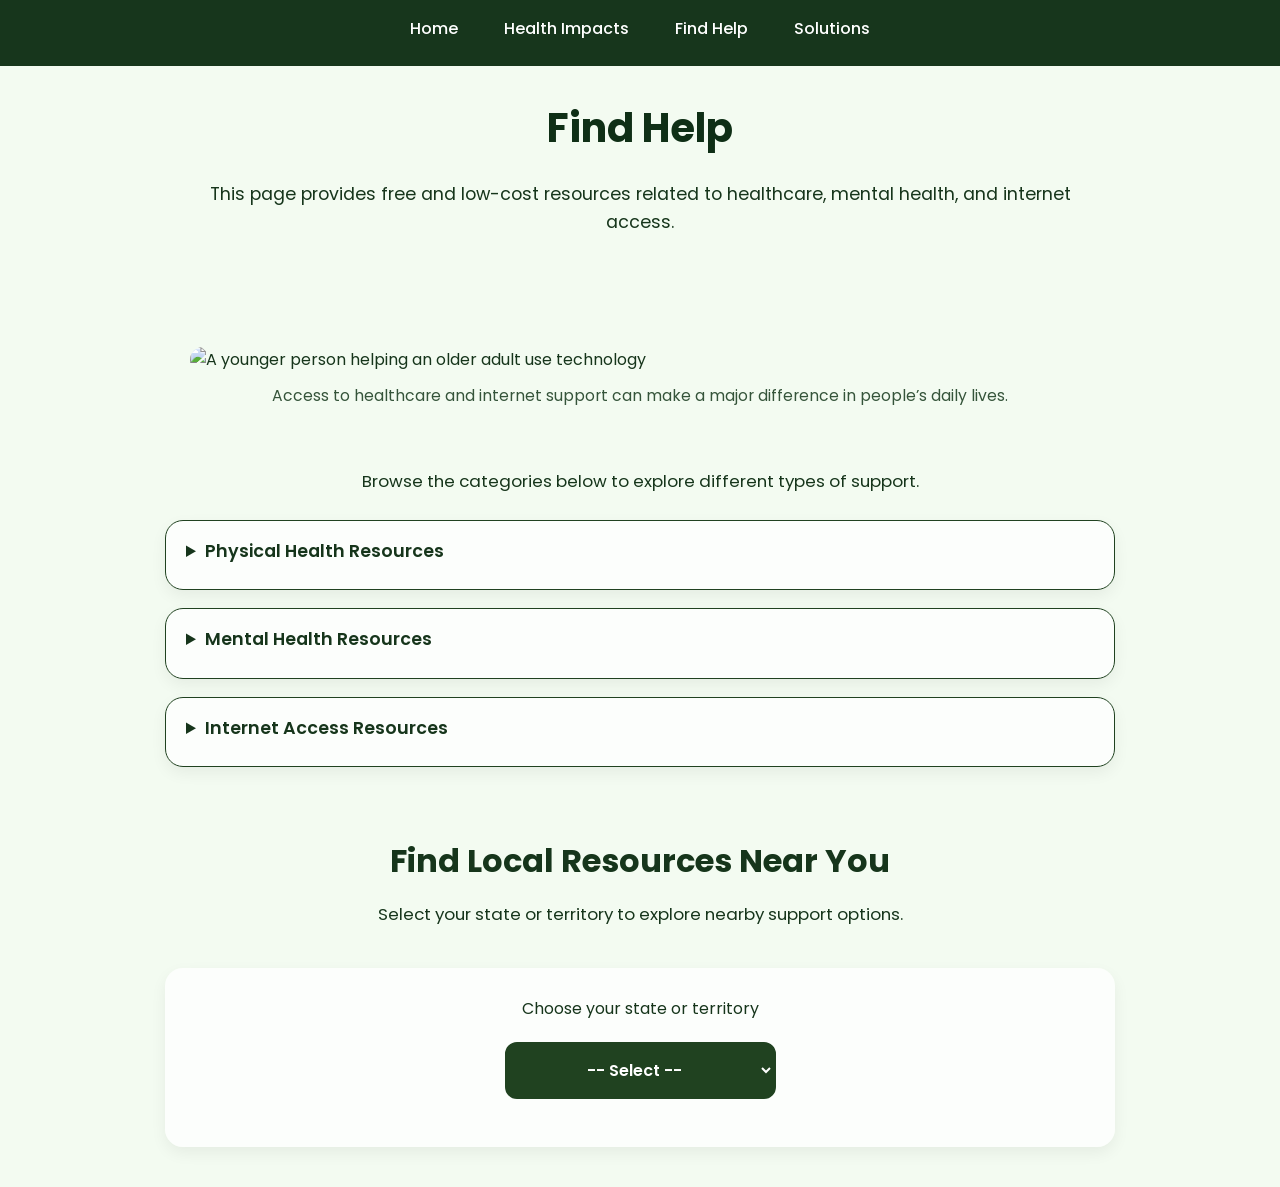
==== findhelp.html @ 6012ad6e "Create findhelp.html" ====
<!DOCTYPE html>
<html lang="en">

<head>
    <meta charset="UTF-8">
    <meta name="viewport" content="width=device-width, initial-scale=1.0">
    <link rel="preconnect" href="https://fonts.googleapis.com">
    <link rel="preconnect" href="https://fonts.gstatic.com" crossorigin>
    <link href="https://fonts.googleapis.com/css2?family=Poppins:wght@400;500;600;700&display=swap" rel="stylesheet">
    <link href="style.css" rel="stylesheet">
    <title>The Digital Divide - Find Help</title>
</head>

<body>
    <!-- NAVIGATION -->
    <nav class="navigation_links">
        <ul>
            <li><a href="home.html">Home</a></li>
            <li><a href="healthimpacts.html">Health Impacts</a></li>
            <li><a href="findhelp.html">Find Help</a></li>
            <li><a href="solutions.html">Solutions</a></li>
        </ul>
    </nav>

    <h1>Find Help</h1>

    <p class="find-help-intro">
    This page provides free and low-cost resources related to healthcare, mental health, and internet access.
</p>

    <br>
    <br>

    <img src="teaching_others_tech.jpg" alt="A younger person helping an older adult use technology" class="find-help-image">

<p class="image-caption">
    Access to healthcare and internet support can make a major difference in people’s daily lives.
</p>
    <br>
    <p class="resources-intro">
    Browse the categories below to explore different types of support.
</p>

    <div class="finding_help_sections">
        <details>
            <summary>Physical Health Resources</summary>
            <ul>
                <li>Free or low-cost clinics in your area</li>
                <li>Community health centers</li>
                <li>Local hospitals with financial assistance</li>
            </ul>
        </details>

        <details>
            <summary>Mental Health Resources</summary>
            <ul class="square">
                <li>988 Suicide & Crisis Lifeline</li>
                <li>Online therapy services</li>
                <li>School counselors and community programs</li>
            </ul>
        </details>

        <details>
            <summary>Internet Access Resources</summary>
            <ul class="circle">
                <li>Public libraries with free Wi-Fi</li>
                <li>Low-cost internet programs</li>
                <li>Community centers with computer access</li>
            </ul>
        </details>
    </div>

    <br>

<h2>Find Local Resources Near You</h2>
<p class="resources-intro">Select your state or territory to explore nearby support options.</p>

    <div class="state-picker">
        <label for="stateSelect">Choose your state or territory</label>
        <select id="stateSelect" class="tool">
            <option value="">-- Select --</option>
        </select>
    </div>

    <div id="resourceResults" class="resource-results"></div>

    <script>
        const states = [
            "Alabama", "Alaska", "American Samoa", "Arizona", "Arkansas", "California", "Colorado", "Connecticut",
            "Delaware", "District of Columbia", "Florida", "Georgia", "Guam", "Hawaii", "Idaho", "Illinois",
            "Indiana", "Iowa", "Kansas", "Kentucky", "Louisiana", "Maine", "Maryland", "Massachusetts",
            "Michigan", "Minnesota", "Mississippi", "Missouri", "Montana", "Nebraska", "Nevada",
            "New Hampshire", "New Jersey", "New Mexico", "New York", "North Carolina", "North Dakota",
            "Northern Mariana Islands", "Ohio", "Oklahoma", "Oregon", "Pennsylvania", "Puerto Rico",
            "Rhode Island", "South Carolina", "South Dakota", "Tennessee", "Texas", "U.S. Virgin Islands",
            "Utah", "Vermont", "Virginia", "Washington", "West Virginia", "Wisconsin", "Wyoming"
        ];

        const stateLibraryNames = {
            "Alabama": "Alabama Public Library Service",
            "Alaska": "Alaska State Library",
            "American Samoa": "American Samoa Territorial Library",
            "Arizona": "Arizona State Library, Archives and Public Records",
            "Arkansas": "Arkansas State Library",
            "California": "California State Library",
            "Colorado": "Colorado State Library",
            "Connecticut": "Connecticut State Library",
            "Delaware": "Delaware Libraries",
            "District of Columbia": "District of Columbia Public Library",
            "Florida": "Florida Division of Library and Information Services",
            "Georgia": "Georgia Public Library Service",
            "Guam": "Guam Public Library System",
            "Hawaii": "Hawaii State Public Library System",
            "Idaho": "Idaho Commission for Libraries",
            "Illinois": "Illinois State Library",
            "Indiana": "Indiana State Library",
            "Iowa": "State Library of Iowa",
            "Kansas": "State Library of Kansas",
            "Kentucky": "Kentucky Department for Libraries and Archives",
            "Louisiana": "State Library of Louisiana",
            "Maine": "Maine State Library",
            "Maryland": "Maryland State Library Agency",
            "Massachusetts": "Massachusetts Board of Library Commissioners",
            "Michigan": "Library of Michigan",
            "Minnesota": "Minnesota Department of Education Library Services",
            "Mississippi": "Mississippi Library Commission",
            "Missouri": "Missouri State Library",
            "Montana": "Montana State Library",
            "Nebraska": "Nebraska Library Commission",
            "Nevada": "Nevada State Library, Archives and Public Records",
            "New Hampshire": "New Hampshire State Library",
            "New Jersey": "New Jersey State Library",
            "New Mexico": "New Mexico State Library",
            "New York": "New York State Library",
            "North Carolina": "State Library of North Carolina",
            "North Dakota": "North Dakota State Library",
            "Northern Mariana Islands": "Joeten-Kiyu Public Library",
            "Ohio": "State Library of Ohio",
            "Oklahoma": "Oklahoma Department of Libraries",
            "Oregon": "State Library of Oregon",
            "Pennsylvania": "Office of Commonwealth Libraries",
            "Puerto Rico": "Puerto Rico library resources",
            "Rhode Island": "Office of Library and Information Services",
            "South Carolina": "South Carolina State Library",
            "South Dakota": "South Dakota State Library",
            "Tennessee": "Tennessee State Library and Archives",
            "Texas": "Texas State Library and Archives Commission",
            "U.S. Virgin Islands": "U.S. Virgin Islands library resources",
            "Utah": "Utah State Library Division",
            "Vermont": "Vermont Department of Libraries",
            "Virginia": "Library of Virginia",
            "Washington": "Washington State Library",
            "West Virginia": "West Virginia Library Commission",
            "Wisconsin": "Wisconsin Department of Public Instruction Library Services",
            "Wyoming": "Wyoming State Library"
        };

        const select = document.getElementById("stateSelect");
        const results = document.getElementById("resourceResults");

        states.forEach(state => {
            const option = document.createElement("option");
            option.value = state;
            option.textContent = state;
            select.appendChild(option);
        });

        function makeGoogleSearchUrl(query) {
            return `https://www.google.com/search?q=${encodeURIComponent(query)}`;
        }

        function makeGoogleMapsUrl(query) {
            return `https://www.google.com/maps/search/${encodeURIComponent(query)}`;
        }

        select.addEventListener("change", function () {
            const state = this.value;

            if (!state) {
                results.innerHTML = "";
                return;
            }

            const libraryAgency = stateLibraryNames[state] || `${state} state library`;
            const libraryAgencySearch = makeGoogleSearchUrl(`${libraryAgency} official site`);
            const publicLibrariesMap = makeGoogleMapsUrl(`public libraries in ${state}`);
            const wifiMap = makeGoogleMapsUrl(`free wifi libraries and community centers in ${state}`);
            const communityHelpSearch = makeGoogleSearchUrl(`211 community help ${state}`);
            const digitalInclusionSearch = makeGoogleSearchUrl(`digital inclusion programs ${state}`);
            const lowCostInternetSearch = makeGoogleSearchUrl(`low cost internet programs ${state}`);
            const healthCenterSearch = makeGoogleSearchUrl(`community health centers in ${state}`);
            const mentalHealthSearch = makeGoogleSearchUrl(`mental health resources in ${state}`);

            results.innerHTML = `
                <div class="resource-card">
                    <h3>${state} Resource Hub</h3>
                    <ul>
                        <li><a href="${libraryAgencySearch}" target="_blank">Official statewide library agency</a></li>
                        <li><a href="${publicLibrariesMap}" target="_blank">Find public libraries near you</a></li>
                        <li><a href="${wifiMap}" target="_blank">Find places with free Wi-Fi</a></li>
                    </ul>
                </div>

                <div class="resource-card">
                    <h3>Community and Internet Help</h3>
                    <ul>
                        <li><a href="${communityHelpSearch}" target="_blank">Find local 211 and community help</a></li>
                        <li><a href="${digitalInclusionSearch}" target="_blank">Find digital inclusion programs</a></li>
                        <li><a href="${lowCostInternetSearch}" target="_blank">Find low-cost internet programs</a></li>
                    </ul>
                </div>

                <div class="resource-card">
                    <h3>Health and Mental Health</h3>
                    <ul>
                        <li><a href="${healthCenterSearch}" target="_blank">Find community health centers</a></li>
                        <li><a href="${mentalHealthSearch}" target="_blank">Find mental health resources</a></li>
                    </ul>
                </div>
            `;
        });
    </script>
</body>

</html>
---- style.css ----
body {
    background-color: #f3fbf1;
    color: #16351b;
    margin: 0;
    line-height: 1.6;
}

h1 {
    text-align: center;
    color: #0f2f16;
    font-size: 2.5rem;
    margin-top: 30px;
    margin-bottom: 20px;
}
::selection {
    background-color: #b7dfb0;
    color: #102814;
}

* {
    font-family: "Poppins", Arial, sans-serif;
    box-sizing: border-box;
}

.navigation_links ul {
    list-style-type: none;
    background-color: #17361c;
    padding: 0;
    margin: 0;
    display: flex;
    justify-content: center;
    align-items: center;
    gap: 10px;
    width: 100%;
}

.navigation_links a {
    display: block;
    color: white;
    text-decoration: none;
    text-align: center;
    padding: 16px 18px;
    font-size: 1rem;
    font-weight: 500;
    transition: background-color 0.25s ease, color 0.25s ease;
}
.navigation_links a:hover {
    background-color: #2f6a38;
    color: #f3fbf1;
}

.navigation_links li {
    padding: 0;
}

hr {
    border: none;
    border-top: 2px solid #204220;
    width: 92%;
    margin: 30px auto;
}

h2 {
    text-align: center;
    color: #16351b;
    font-size: 2rem;
    margin-top: 25px;
    margin-bottom: 15px;
}

h3 {
    text-align: center;
    color: #204220;
    font-size: 1.4rem;
    margin-top: 20px;
    margin-bottom: 10px;
}

li {
    list-style-position: outside;
    margin-bottom: 8px;
}

a {
    text-decoration: none;
    color: #204220;
    font-size: 1rem;
}

button {
    border-radius: 10px;
    border: none;
    min-width: 160px;
    height: 52px;
    background-color: #204220;
    color: white;
    display: block;
    margin: 20px auto;
    font-size: 1rem;
    font-weight: 600;
    cursor: pointer;
    letter-spacing: 0.5px;
}
  
button:hover {
    background-color: #2f6a38;
    transform: translateY(-2px);
}
.finding_help {
    display: flex;
    justify-content: center;
    align-items: center;
}

.square {
    list-style-type: square;
}

.circle {
    list-style-type: circle;
}

li::marker {
    color: #204220;
}

.tool {
    display: block;
    padding: 14px 20px;
    border-radius: 12px;
    border: 2px solid #204220;
    background-color: #204220;
    text-align: center;
    color: white;
    margin: 20px auto;
    font-size: 1rem;
    font-weight: 600;
    min-width: 260px;
    max-width: 320px;
    transition: background-color 0.25s ease, transform 0.2s ease;
}
.tool:hover {
    background-color: #2f6a38;
    transform: translateY(-2px);
}
.image {
    height: 250px;
    width: 250px;
    display: block;
    margin: 25px auto;
    border-radius: 14px;
}

.stressed {
    max-width: 700px;
    width: 90%;
    height: auto;
    display: block;
    margin: 25px auto;
    border-radius: 14px;
}
details ul {
  display: inline-block;   /* centers the whole list block */
  text-align: left;        /* aligns bullets + text properly */
  padding-left: 1.5rem;    /* proper bullet spacing */
  margin: 10px auto 20px auto;
}

details li {
  margin: 6px 0;
}

details {
  width: min(700px, 90%);
  margin: 16px auto;
  text-align: left;
  background-color: rgba(255, 255, 255, 0.65);
  border: 1px solid #bdd9bf;
  border-radius: 12px;
  padding: 12px 16px;
}

/* Style the dropdown headers */
details summary {
  cursor: pointer;
  font-weight: 600;
  font-size: 1.1rem;
  margin-bottom: 8px;
  color: #16351b;
}
.state-picker {
    text-align: center;
    margin-top: 20px;
    margin-bottom: 20px;
}

.state-picker {
    text-align: center;
    margin: 30px auto;
    padding: 20px;
    background-color: rgba(255, 255, 255, 0.5);
    border-radius: 14px;
    max-width: 700px;
}

.resource-results {
    max-width: 800px;
    margin: 30px auto;
    text-align: left;
}


.resource-card {
    background-color: rgba(255, 255, 255, 0.78);
    border: 1.5px solid #204220;
    border-radius: 16px;
    padding: 22px;
    margin-bottom: 22px;
    box-shadow: 0 4px 12px rgba(0, 0, 0, 0.08);
}

.resource-card h3 {
    text-align: center;
    color: #204220;
    margin-bottom: 15px;
}

.resource-card ul {
    padding-left: 25px;
    margin: 0;
}

.resource-card li {
    margin-bottom: 10px;
    list-style-position: outside;
}

.resource-card a {
    color: #204220;
    text-decoration: underline;
    display: inline;
    font-size: 1rem;
}

.resource-card a:hover {
    color: #000;
}
p {
    max-width: 1000px;
    margin: 0 auto 18px auto;
    padding: 0 18px;
    font-size: 1.05rem;
}

ul, ol {
    max-width: 1000px;
    margin: 0 auto 20px auto;
    padding-left: 40px;
}

img {
    max-width: 100%;
}
.navigation_links {
    width: 100%;
}
html, body {
    margin: 0;
    padding: 0;
    width: 100%;
    overflow-x: hidden;
}

.navigation_links {
    width: 100vw;
    margin: 0;
    padding: 0;
}

.navigation_links ul {
    list-style-type: none;
    background-color: #17361c;
    margin: 0;
    padding: 0;
    width: 100vw;
    min-width: 100vw;
    display: flex;
    justify-content: center;
    align-items: center;
    gap: 10px;
}

.navigation_links li {
    padding: 0;
}

.navigation_links a {
    display: block;
    color: white;
    text-decoration: none;
    text-align: center;
    padding: 16px 18px;
    font-size: 1rem;
    font-weight: 500;
}
 .cta-button {
    display: block;
    width: fit-content;
    margin: 20px auto;
    padding: 14px 28px;

    background-color: #204220;
    color: white;

    text-decoration: none;
    text-align: center;
    font-size: 1rem;
    font-weight: 600;

    border-radius: 10px;

    transition: background-color 0.25s ease, transform 0.2s ease;
}

.cta-button:hover {
    background-color: #2f6a38;
    color: white;
    transform: translateY(-2px);
}
.solutions-container {
    max-width: 1000px;
    margin: 30px auto;
    padding: 0 20px;
}

.solution-card {
    background-color: rgba(255, 255, 255, 0.8);
    border: 1.5px solid #204220;
    border-radius: 16px;
    padding: 20px;
    margin-bottom: 25px;
    text-align: left;
    box-shadow: 0 4px 10px rgba(0,0,0,0.08);
}

.solution-card h3 {
    text-align: left;
    color: #204220;
    margin-bottom: 10px;
}

.solution-card p {
    margin-bottom: 12px;
}

.solution-card ul {
    padding-left: 20px;
}

.solution-card li {
    margin-bottom: 8px;
}
.page-intro {
    max-width: 950px;
    margin: 0 auto 30px auto;
    text-align: center;
    font-size: 1.1rem;
    padding: 0 20px;
}

.impact-section {
    max-width: 950px;
    margin: 0 auto 30px auto;
    padding: 0 20px;
}

.impact-explainer {
    text-align: center;
    font-size: 1.05rem;
}

.impact-grid {
    max-width: 1100px;
    margin: 40px auto;
    padding: 0 20px;
    display: grid;
    grid-template-columns: repeat(2, minmax(280px, 1fr));
    gap: 24px;
}

.impact-card {
    background-color: rgba(255, 255, 255, 0.82);
    border: 1.5px solid #204220;
    border-radius: 18px;
    padding: 22px;
    text-align: left;
    box-shadow: 0 6px 16px rgba(0, 0, 0, 0.08);
}

.impact-card h3 {
    text-align: left;
    color: #204220;
    margin-top: 0;
    margin-bottom: 10px;
    font-size: 1.3rem;
}

.impact-card p {
    margin: 0;
    padding: 0;
    max-width: none;
    font-size: 1rem;
}

@media (max-width: 768px) {
    .impact-grid {
        grid-template-columns: 1fr;
    }
}
.find-help-intro {
    max-width: 950px;
    margin: 0 auto 30px auto;
    text-align: center;
    font-size: 1.1rem;
    padding: 0 20px;
}

.find-help-image {
    max-width: 900px;
    width: 85%;
    height: auto;
    display: block;
    margin: 30px auto 10px auto;
    border-radius: 18px;
}

.image-caption {
    text-align: center;
    font-size: 0.98rem;
    color: #35543a;
    margin-bottom: 35px;
    padding: 0 20px;
}

.resources-intro {
    text-align: center;
    max-width: 850px;
    margin: 0 auto 25px auto;
    padding: 0 20px;
}

details {
    width: min(950px, 90%);
    margin: 18px auto;
    text-align: left;
    background-color: rgba(255, 255, 255, 0.78);
    border: 1.5px solid #204220;
    border-radius: 18px;
    padding: 16px 20px;
    box-shadow: 0 6px 16px rgba(0, 0, 0, 0.06);
}

.state-picker {
    text-align: center;
    margin: 40px auto;
    padding: 28px 20px;
    background-color: rgba(255, 255, 255, 0.78);
    border-radius: 18px;
    max-width: 950px;
    box-shadow: 0 6px 16px rgba(0, 0, 0, 0.06);
}
.home-intro {
    max-width: 900px;
    margin: 0 auto 20px auto;
    text-align: center;
    font-size: 1.2rem;
}

.home-explainer {
    max-width: 850px;
    margin: 0 auto 30px auto;
    text-align: center;
    font-size: 1.05rem;
}

.home-grid {
    max-width: 1100px;
    margin: 40px auto;
    padding: 0 20px;
    display: grid;
    grid-template-columns: repeat(2, minmax(280px, 1fr));
    gap: 24px;
}

.home-card {
    background-color: rgba(255, 255, 255, 0.82);
    border: 1.5px solid #204220;
    border-radius: 18px;
    padding: 22px;
    text-align: left;
    box-shadow: 0 6px 16px rgba(0, 0, 0, 0.08);
}

.home-card h3 {
    margin-top: 0;
    color: #204220;
}

.cta-text {
    text-align: center;
    max-width: 700px;
    margin: 10px auto 20px auto;
}

@media (max-width: 768px) {
    .home-grid {
        grid-template-columns: 1fr;
    }
}
.home-stat {
    max-width: 850px;
    margin: 10px auto 20px auto;
    text-align: center;
    font-size: 1.05rem;
    font-weight: 700;
    color: #204220;
}
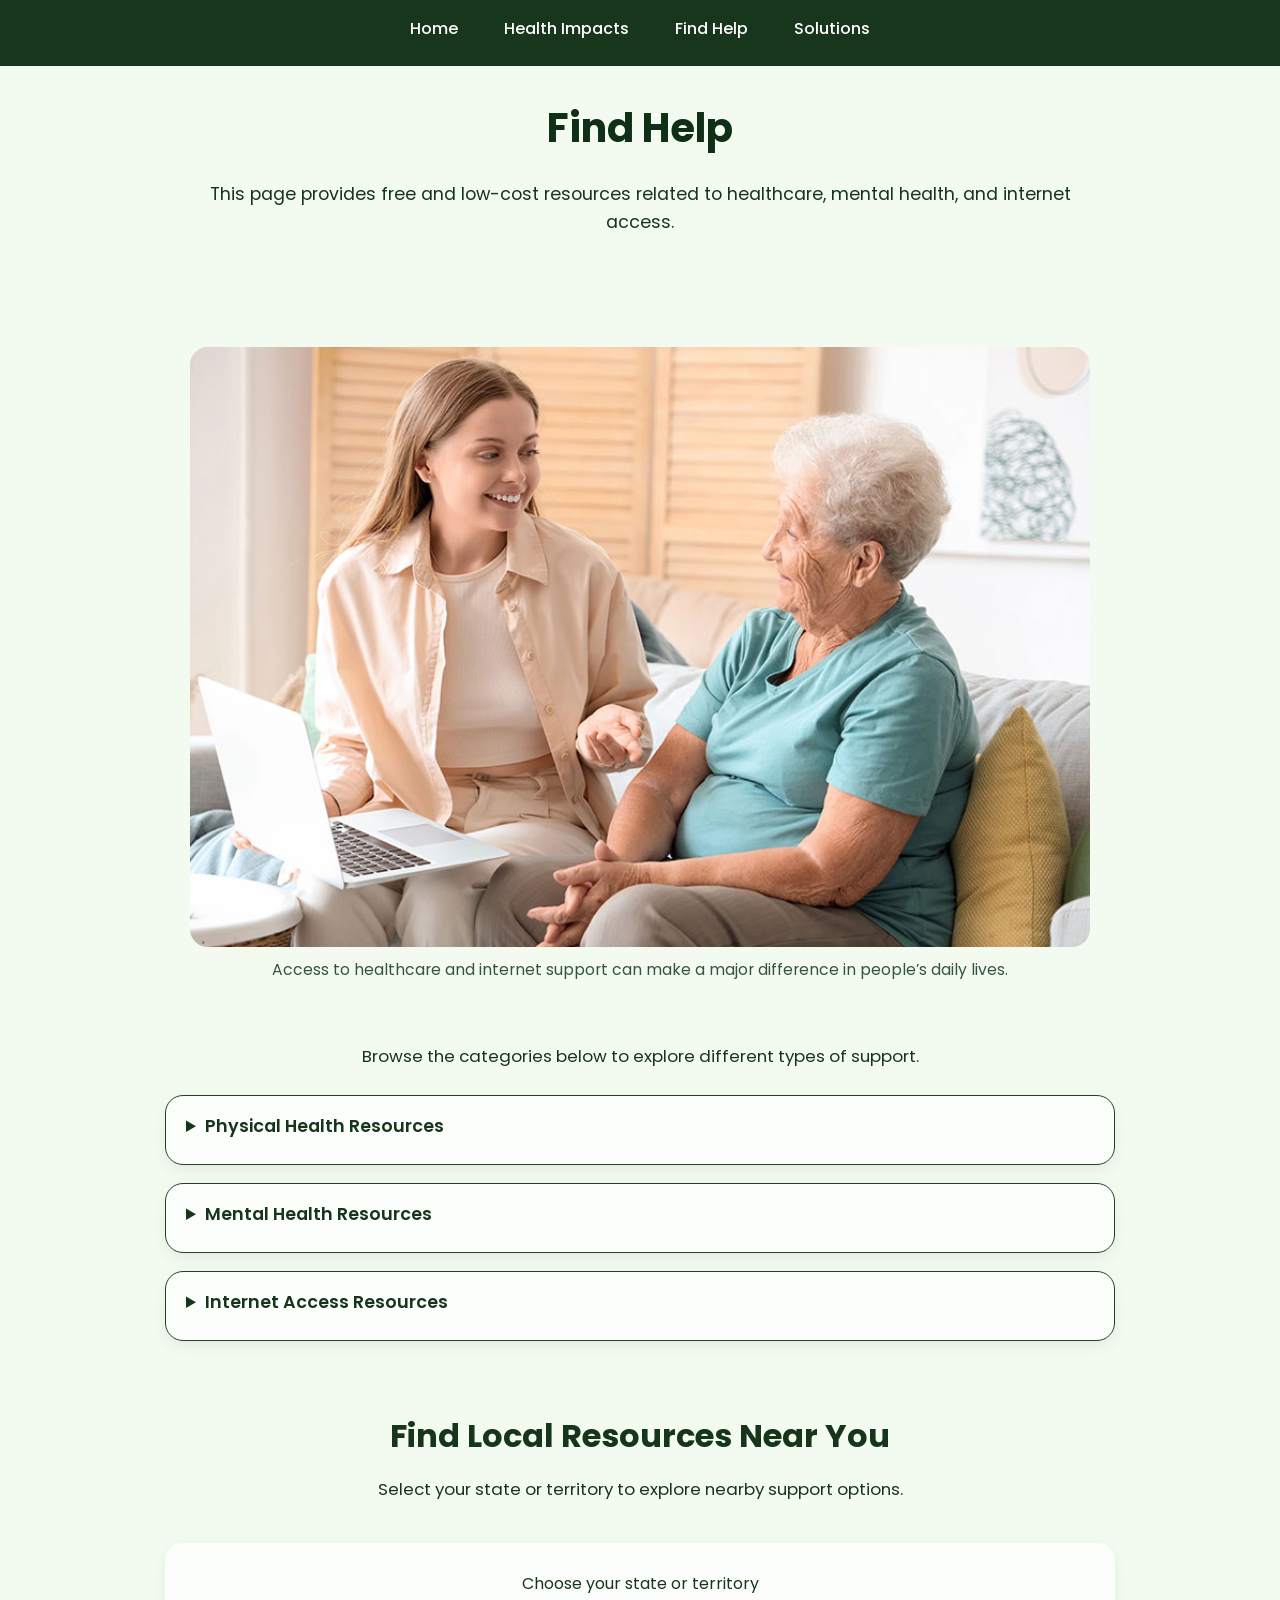
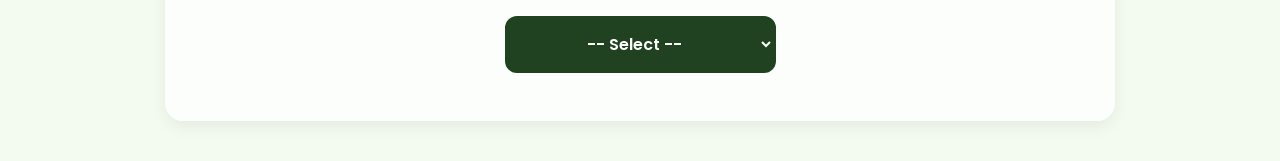
==== commit d1177898: "Update findhelp.html" ====
--- a/findhelp.html
+++ b/findhelp.html
@@ -15,7 +15,7 @@
     <!-- NAVIGATION -->
     <nav class="navigation_links">
         <ul>
-            <li><a href="home.html">Home</a></li>
+            <li><a href="index.html">Home</a></li>
             <li><a href="healthimpacts.html">Health Impacts</a></li>
             <li><a href="findhelp.html">Find Help</a></li>
             <li><a href="solutions.html">Solutions</a></li>
